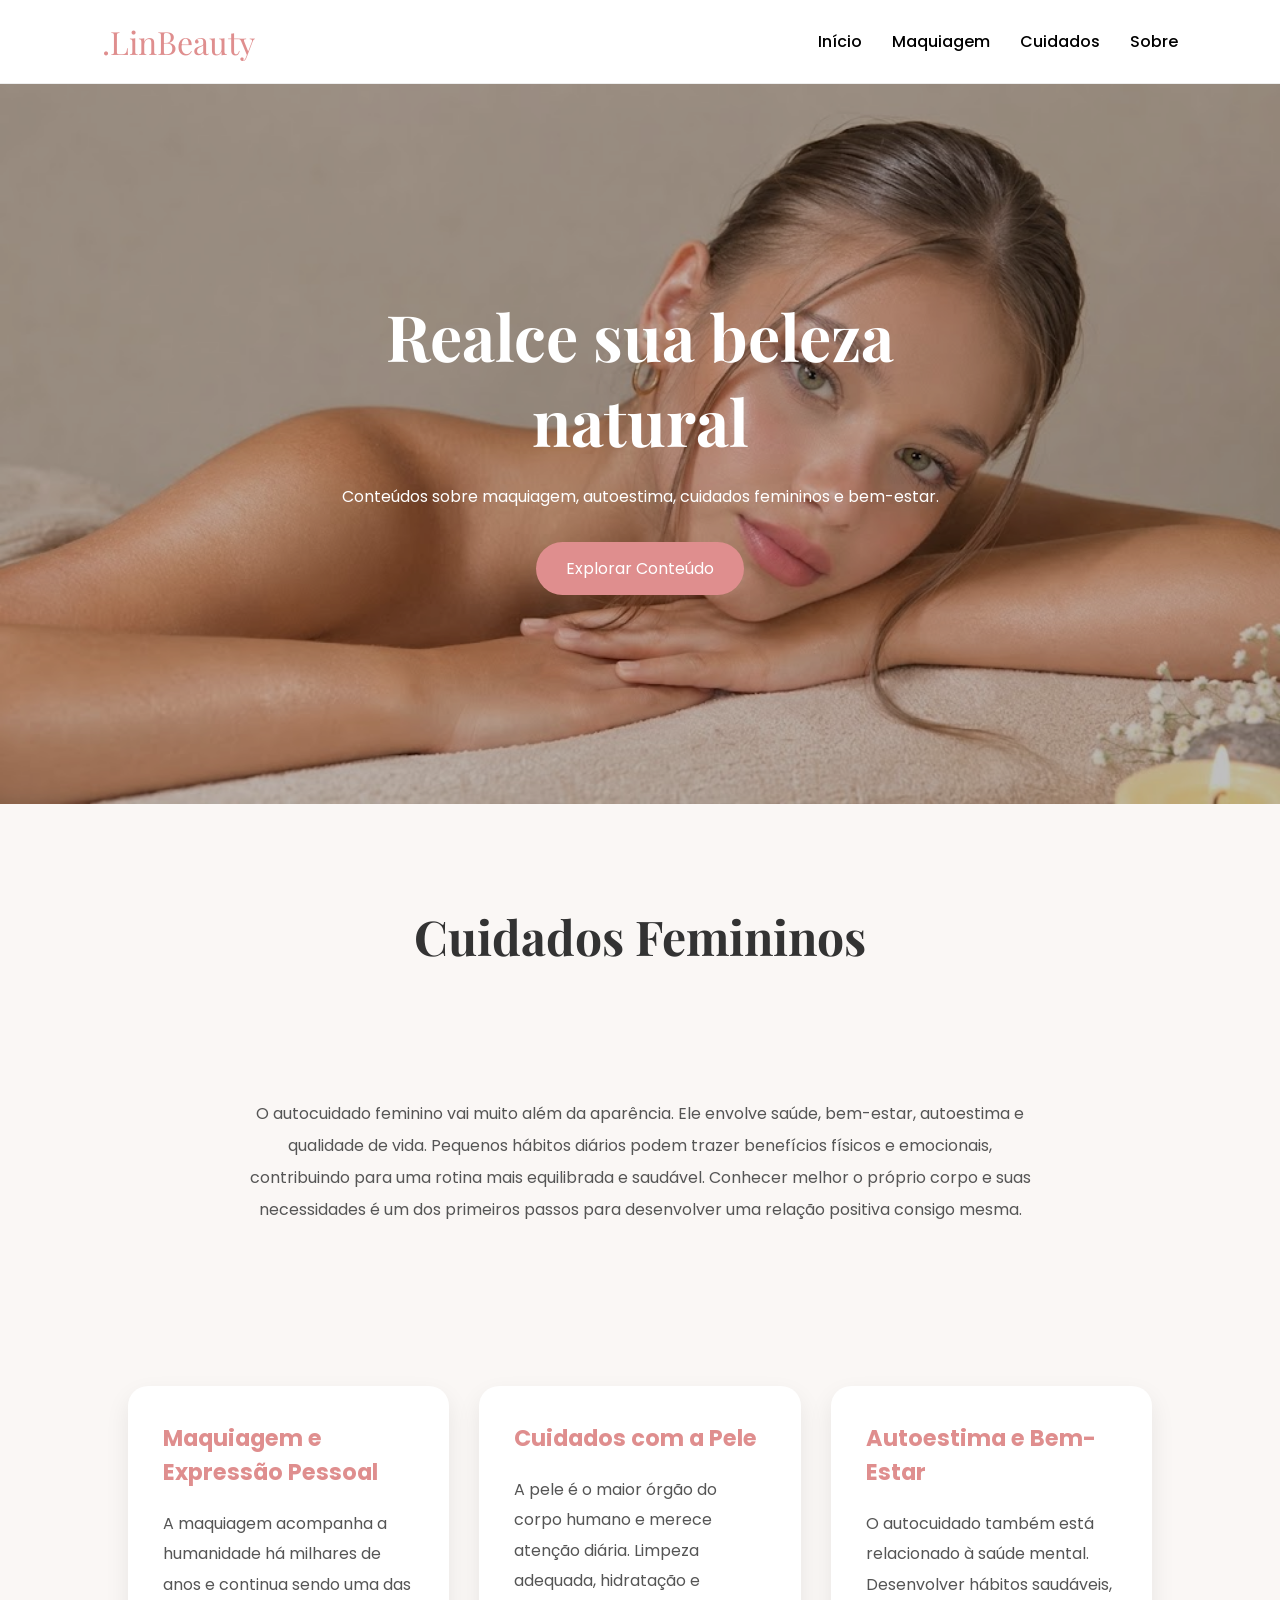
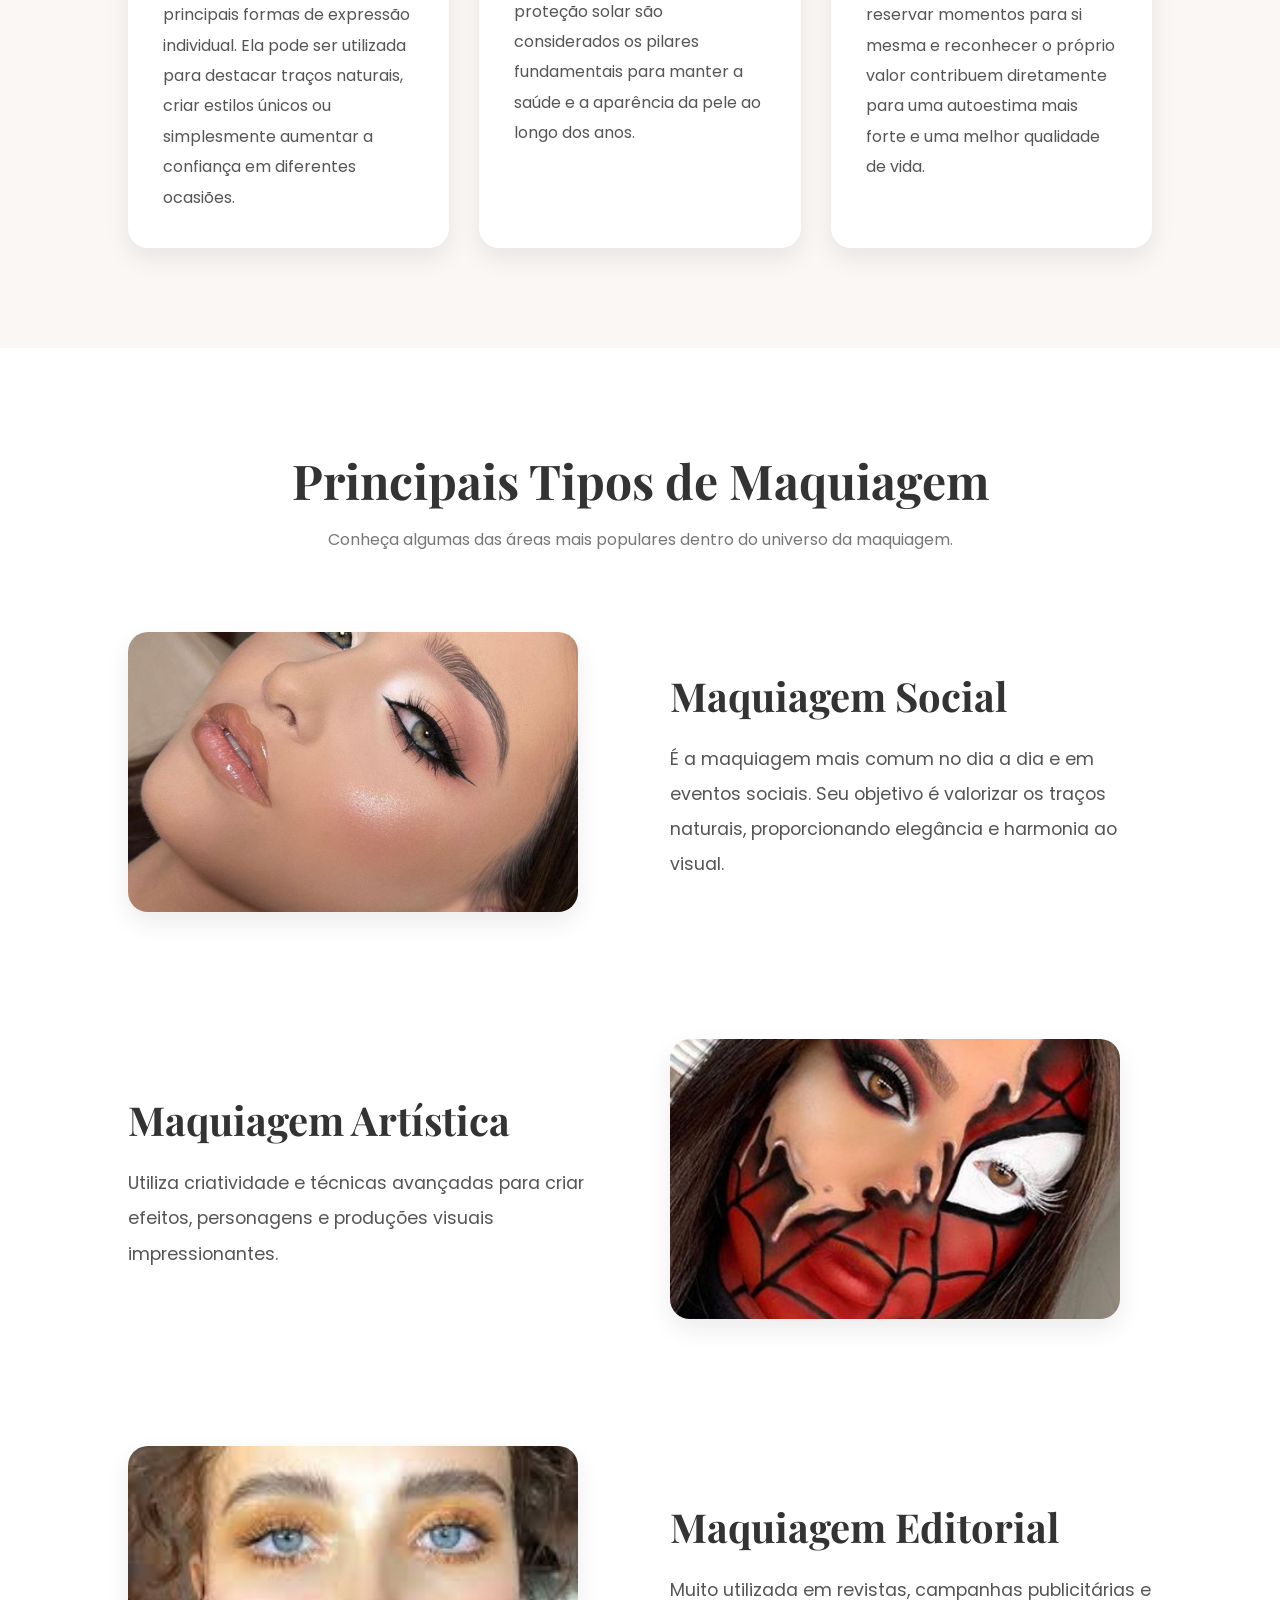
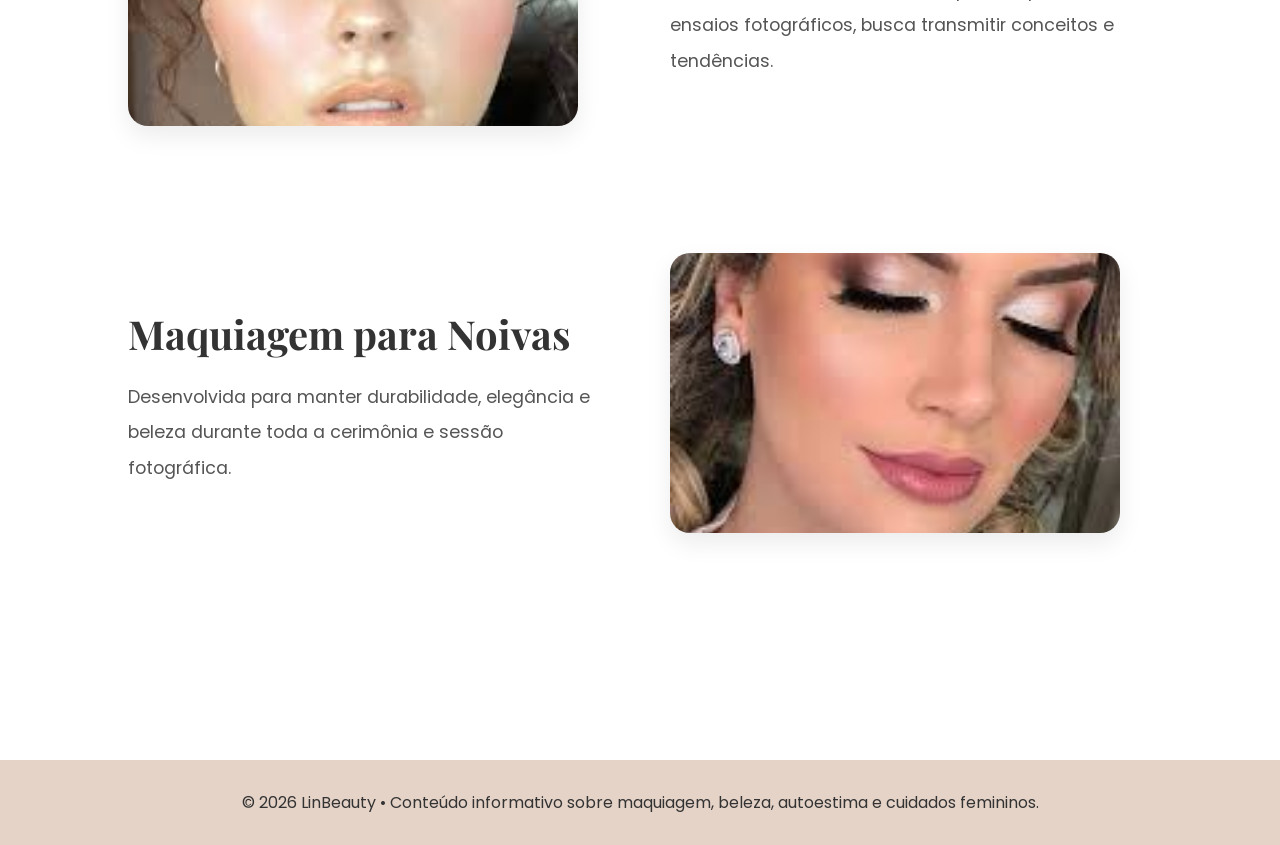
==== html/index.html @ 378d73f0 "Add files via upload" ====
<!DOCTYPE html>
<html lang="pt-BR">

<head>

    <meta charset="UTF-8">
    <meta name="viewport" content="width=device-width, initial-scale=1.0">

    <title>LinBeauty | Beleza, Maquiagem e Cuidados Femininos</title>

    <link rel="stylesheet" href="indexcss.css">

    <link href="https://fonts.googleapis.com/css2?family=Playfair+Display:wght@500;700&family=Poppins:wght@300;400;500;600&display=swap" rel="stylesheet">

</head>

<body>

<header>

    <div class="logo">.LinBeauty</div>

    <nav>
        <a href="index.html">Início</a>
        <a href="#maquiagem">Maquiagem</a>
        <a href="#skincare">Cuidados</a>
        <a href="../html/sobre.html">Sobre</a>
    </nav>
</header>

<!-- SLIDER -->

<section class="banner-slider">

    <div class="slide active">

        <img src="../banners/banner1.jpeg" alt="Beleza Natural">

        <div class="slide-content">

            <h1>Realce sua beleza natural</h1>

            <p>
                Conteúdos sobre maquiagem, autoestima,
                cuidados femininos e bem-estar.
            </p>

            <a href="#maquiagem" class="btn">
                Explorar Conteúdo
            </a>

        </div>

    </div>

    <div class="slide">

        <img src="../banners/banner2.jpeg" alt="Skin Care">

        <div class="slide-content">

            <h1>Cuidados que transformam</h1>

            <p>
                Descubra hábitos que ajudam a manter
                sua pele saudável e radiante.
            </p>

            <a href="#skincare" class="btn">
                Ler Mais
            </a>

        </div>

    </div>

</section>

<!-- INTRODUÇÃO -->

<section id="skincare" class="cuidados-femininos reveal">

    <h2>Cuidados Femininos</h2>

    <p class="introducao">
        O autocuidado feminino vai muito além da aparência. Ele envolve saúde,
        bem-estar, autoestima e qualidade de vida. Pequenos hábitos diários podem
        trazer benefícios físicos e emocionais, contribuindo para uma rotina mais
        equilibrada e saudável. Conhecer melhor o próprio corpo e suas necessidades
        é um dos primeiros passos para desenvolver uma relação positiva consigo mesma.
    </p>

    <div class="cards-cuidados">

        <div class="card-cuidado reveal">

            <h3>Maquiagem e Expressão Pessoal</h3>

            <p>
                A maquiagem acompanha a humanidade há milhares de anos e continua
                sendo uma das principais formas de expressão individual. Ela pode
                ser utilizada para destacar traços naturais, criar estilos únicos
                ou simplesmente aumentar a confiança em diferentes ocasiões.
            </p>

        </div>

        <div class="card-cuidado reveal">

            <h3>Cuidados com a Pele</h3>

            <p>
                A pele é o maior órgão do corpo humano e merece atenção diária.
                Limpeza adequada, hidratação e proteção solar são considerados
                os pilares fundamentais para manter a saúde e a aparência da pele
                ao longo dos anos.
            </p>

        </div>

        <div class="card-cuidado reveal">

            <h3>Autoestima e Bem-Estar</h3>

            <p>
                O autocuidado também está relacionado à saúde mental. Desenvolver
                hábitos saudáveis, reservar momentos para si mesma e reconhecer
                o próprio valor contribuem diretamente para uma autoestima mais
                forte e uma melhor qualidade de vida.
            </p>

        </div>

    </div>

</section>

<section id="maquiagem" class="tipos-maquiagem">

    <h2>Principais Tipos de Maquiagem</h2>

    <p class="subtitulo">
        Conheça algumas das áreas mais populares dentro do universo da maquiagem.
    </p>

    <div class="tipo reveal">

        <div class="tipo-imagem">
            <img src="../html/maksocial.jpg" alt="Maquiagem Social">
        </div>

        <div class="tipo-texto">

            <h3>Maquiagem Social</h3>

            <p>
                É a maquiagem mais comum no dia a dia e em eventos sociais.
                Seu objetivo é valorizar os traços naturais, proporcionando
                elegância e harmonia ao visual.
            </p>

        </div>

    </div>

    <div class="tipo reverso reveal">

        <div class="tipo-imagem">
            <img src="../html/makartistica.jpg" alt="Maquiagem Artística">
        </div>

        <div class="tipo-texto">

            <h3>Maquiagem Artística</h3>

            <p>
                Utiliza criatividade e técnicas avançadas para criar efeitos,
                personagens e produções visuais impressionantes.
            </p>

        </div>

    </div>

    <div class="tipo reveal">

        <div class="tipo-imagem">
            <img src="../html/makeditoral.jpg" alt="Maquiagem Editorial">
        </div>

        <div class="tipo-texto">

            <h3>Maquiagem Editorial</h3>

            <p>
                Muito utilizada em revistas, campanhas publicitárias e ensaios
                fotográficos, busca transmitir conceitos e tendências.
            </p>

        </div>

    </div>

    <div class="tipo reverso reveal">

        <div class="tipo-imagem">
            <img src="../html/noiva2.jpg" alt="Maquiagem para Noivas">
        </div>

        <div class="tipo-texto">

            <h3>Maquiagem para Noivas</h3>

            <p>
                Desenvolvida para manter durabilidade, elegância e beleza durante
                toda a cerimônia e sessão fotográfica.
            </p>

        </div>

    </div>

</section>


<!-- MAQUIAGEM -->
<footer>

    <p>
        © 2026 LinBeauty • Conteúdo informativo sobre maquiagem,
        beleza, autoestima e cuidados femininos.
    </p>

</footer>


<script>

const slides = document.querySelectorAll('.slide');

let current = 0;

function showSlide(index){

    slides.forEach(slide=>{
        slide.classList.remove('active');
    });

    slides[index].classList.add('active');
}

setInterval(()=>{

    current++;

    if(current >= slides.length){
        current = 0;
    }

    showSlide(current);

},5000);


/* VER MAIS */

const botoes = document.querySelectorAll('.btn-vermais');

botoes.forEach(botao=>{

    botao.addEventListener('click',()=>{

        const conteudo = botao.previousElementSibling;

        conteudo.classList.toggle('ativo');

        if(conteudo.classList.contains('ativo')){
            botao.textContent = "Ver menos";
        }
        else{
            botao.textContent = "Ver mais";
        }

    });

});

/* ANIMAÇÃO AO ROLAR */

const reveals = document.querySelectorAll('.reveal');

function revealElements(){

    reveals.forEach(element=>{

        const windowHeight = window.innerHeight;
        const elementTop = element.getBoundingClientRect().top;

        if(elementTop < windowHeight - 100){
            element.classList.add('active');
        }

    });

}

window.addEventListener('scroll', revealElements);

revealElements();

</script>

</body>
</html>
---- html/indexcss.css ----
*{
    margin:0;
    padding:0;
    box-sizing:border-box;
}

body{
    font-family:'Poppins',sans-serif;
    background:#FFFFFF;
    color:#333333;
}

header{
    display:flex;
    justify-content:space-between;
    align-items:center;
    padding:20px 8%;
    background:#FFFFFF;

    position:sticky;
    top:0;

    border-bottom:1px solid #eee;

    z-index:9999;
}

.logo{
    font-size:2rem;
    font-family:'Playfair Display',serif;
    color:#DF8E8E;
}

nav{
    display:flex;
    gap:30px;
}

nav a{
    text-decoration:none;
    color:#000000;
    font-weight:500;
    transition:.3s;
}

nav a:hover{
    color:#DF8E8E;
}

.hero{
    min-height:80vh;

    background:
        linear-gradient(
            rgba(0,0,0,0.25),
            rgba(0,0,0,0.25)
        ),
        url("../banners/banner1.jpeg");

    background-size: cover;
    background-position: center;
    background-repeat: no-repeat;

    display:flex;
    justify-content:center;
    align-items:center;
    text-align:center;

    padding:40px;
}

.hero-content{
    max-width:700px;
}

.hero h1{
    color: #ffe6e6;
    font-size:4rem;
    margin-bottom:20px;
    font-family:'Playfair Display',serif;
}

.hero p{
    margin-bottom:30px;
    line-height:1.8;
    color: #ffe8e8;
}

.btn{
    display:inline-block;
    text-decoration:none;
    background:#DF8E8E;
    color:white;
    padding:14px 30px;
    border-radius:30px;
}

.sobre{
    padding:80px 10%;
    text-align:center;
}

.sobre h2{
    margin-bottom:20px;
    font-family:'Playfair Display',serif;
}

.destaques,
.servicos-grid{
    padding:80px 10%;
    display:grid;
    grid-template-columns:repeat(auto-fit,minmax(250px,1fr));
    gap:25px;
}

.card{
    background:#FFFFFF;
    padding:30px;
    border-radius:15px;
    box-shadow:0 5px 20px rgba(0,0,0,.08);
    transition:.3s;
}

.card:hover{
    transform:translateY(-8px);
}

.page-title{
    padding:80px 10%;
    text-align:center;
    background:#E5D3C8;
}

.page-title h1{
    font-family:'Playfair Display',serif;
    font-size:3rem;
}

.galeria{
    padding:80px 10%;
    display:grid;
    grid-template-columns:repeat(auto-fit,minmax(300px,1fr));
    gap:20px;
}

.galeria img{
    width:100%;
    height:350px;
    object-fit:cover;
    border-radius:15px;
}

footer{
    text-align:center;
    padding:30px;
    background:#E5D3C8;
}

@media(max-width:768px){

    header{
        flex-direction:column;
        gap:15px;
    }

    .hero h1{
        font-size:2.5rem;
    }

    nav{
        flex-wrap:wrap;
        justify-content:center;
    }
}

.universo{
padding:100px 10%;
text-align:center;
}

.universo h2{
font-family:'Playfair Display',serif;
font-size:2.8rem;
margin-bottom:15px;
}

.subtitulo{
color:#777;
margin-bottom:50px;
}

.universo-grid{
display:grid;
grid-template-columns:repeat(auto-fit,minmax(250px,1fr));
gap:25px;
}

.galeria-preview{
padding:100px 10%;
text-align:center;
background:#faf7f5;
}

.galeria-preview h2{
font-family:'Playfair Display',serif;
font-size:2.8rem;
margin-bottom:15px;
}

.galeria-grid{
display:grid;
grid-template-columns:repeat(3,1fr);
gap:25px;
margin:50px 0;
}

.galeria-grid img{
width:100%;
height:350px;
object-fit:cover;
border-radius:20px;
transition:.4s;
box-shadow:0 10px 25px rgba(0,0,0,.08);
}

.galeria-grid img:hover{
transform:scale(1.03);
}

@media(max-width:768px){


.galeria-grid{
    grid-template-columns:1fr;
}

.galeria-grid img{
    height:280px;
}

}

.banner-slider{
    position:relative;
    height:80vh;
    overflow:hidden;
}

.slide{
    position:absolute;
    width:100%;
    height:100%;
    opacity:0;
    transition:opacity .8s ease;
}

.slide.active{
    opacity:1;
}

.slide img{
    width:100%;
    height:100%;
    object-fit:cover;
}

.slide::after{
    content:'';
    position:absolute;
    inset:0;
    background:rgba(0,0,0,.25);
}

.slide-content{
    position:absolute;
    top:50%;
    left:50%;
    transform:translate(-50%,-50%);
    text-align:center;
    color:white;
    z-index:2;
    width:90%;
    max-width:700px;
}

.slide-content h1{
    font-family:'Playfair Display',serif;
    font-size:4rem;
    margin-bottom:20px;
}

.slide-content p{
    margin-bottom:30px;
    line-height:1.8;
}

.prev,
.next{
    position:absolute;
    top:50%;
    transform:translateY(-50%);
    width:55px;
    height:55px;
    border:none;
    border-radius:50%;
    background:rgba(255,255,255,.25);
    color:white;
    font-size:2rem;
    cursor:pointer;
    z-index:10;
    transition:.3s;
}

.prev:hover,
.next:hover{
    background:rgba(255,255,255,.45);
}

.prev{
    left:20px;
}

.next{
    right:20px;
}

@media(max-width:768px){

    .banner-slider{
        height:60vh;
    }

    .slide-content h1{
        font-size:2.5rem;
    }

}

.experiencia{
    padding:100px 10%;
}

.bloco{
    display:flex;
    align-items:center;
    gap:60px;
    margin-bottom:120px;
}

.bloco.reverso{
    flex-direction:row-reverse;
}

.texto{
    flex:1;
}

.texto h2{
    font-family:'Playfair Display',serif;
    font-size:3rem;
    margin-bottom:25px;
    color:#333;
}

.texto p{
    line-height:2;
    color:#555;
    font-size:1.1rem;
}

.imagem{
    flex:1;
}

.imagem img{
    width:100%;
    height:500px;
    object-fit:cover;
    border-radius:25px;
    box-shadow:0 15px 40px rgba(0,0,0,.12);
}

@media(max-width:768px){

    .bloco,
    .bloco.reverso{
        flex-direction:column;
    }

    .texto h2{
        font-size:2.2rem;
        text-align:center;
    }

    .texto{
        text-align:center;
    }

    .imagem img{
        height:350px;
    }
}

/* INTRODUÇÃO */

.introducao{
    padding:100px 10%;
    text-align:center;
    max-width:1000px;
    margin:auto;
}

.introducao h2{
    font-family:'Playfair Display',serif;
    font-size:3rem;
    margin-bottom:25px;
    color:#333;
}

.introducao p{
    line-height:2;
    color:#666;
    font-size:1.1rem;
}


/* ARTIGOS */

.artigo{
    max-width:1000px;
    margin:40px auto;
    padding:40px;
    background:#fff;
    border-radius:20px;
    box-shadow:0 8px 25px rgba(0,0,0,.08);
}

.artigo h2{
    font-family:'Playfair Display',serif;
    margin-bottom:20px;
    color:#333;
}

.artigo p{
    line-height:2;
    color:#555;
}

.conteudo-extra{
    max-height:0;
    overflow:hidden;
    transition:.5s;
}

.conteudo-extra.ativo{
    max-height:1000px;
    margin-top:20px;
}

.btn-vermais{
    margin-top:25px;
    border:none;
    background:#DF8E8E;
    color:white;
    padding:12px 25px;
    border-radius:30px;
    cursor:pointer;
    transition:.3s;
}

.btn-vermais:hover{
    opacity:.9;
}


/* GALERIA */

.galeria-preview{
    padding:100px 10%;
    text-align:center;
    background:#faf7f5;
}

.galeria-preview h2{
    font-family:'Playfair Display',serif;
    font-size:2.8rem;
    margin-bottom:15px;
}

.galeria-grid{
    display:grid;
    grid-template-columns:repeat(3,1fr);
    gap:25px;
    margin-top:50px;
}

.galeria-grid img{
    width:100%;
    height:350px;
    object-fit:cover;
    border-radius:20px;
    transition:.4s;
    box-shadow:0 10px 25px rgba(0,0,0,.08);
}

.galeria-grid img:hover{
    transform:scale(1.03);
}

.conteudo-informativo{
    padding:100px 10%;
}

.info-bloco{
    display:flex;
    align-items:center;
    gap:60px;
    margin-bottom:120px;
}

.info-bloco.reverso{
    flex-direction:row-reverse;
}

.info-imagem{
    flex:1;
}

.info-imagem img{
    width:100%;
    height:500px;
    object-fit:cover;
    border-radius:25px;
    box-shadow:0 15px 40px rgba(0,0,0,.12);
}

.info-texto{
    flex:1;
}

.info-texto h2{
    font-family:'Playfair Display',serif;
    font-size:2.8rem;
    margin-bottom:20px;
}

.info-texto p{
    line-height:2;
    color:#555;
}

@media(max-width:768px){

    .info-bloco,
    .info-bloco.reverso{
        flex-direction:column;
    }

    .info-texto{
        text-align:center;
    }

    .info-imagem img{
        height:350px;
    }

}

.mundo-maquiagem{
    max-width:1000px;
    margin:100px auto;
    padding:60px;
    background:#faf7f5;
    border-radius:25px;
    text-align:center;
}

.mundo-maquiagem h2{
    font-family:'Playfair Display',serif;
    font-size:3rem;
    margin-bottom:30px;
    color:#333;
}

.mundo-maquiagem p{
    line-height:2;
    color:#555;
    margin-bottom:20px;
}

html{
    scroll-behavior:smooth;
}

.reveal{
    opacity:0;
    transform:translateY(60px);
    transition:all 1s ease;
}

.reveal.active{
    opacity:1;
    transform:translateY(0);
}

.tipos-maquiagem{
    padding:100px 10%;
}

.tipos-maquiagem h2{
    font-family:'Playfair Display',serif;
    font-size:3rem;
    text-align:center;
    margin-bottom:15px;
}

.tipos-maquiagem .subtitulo{
    text-align:center;
    color:#777;
    margin-bottom:80px;
}

.tipo{
    display:flex;
    align-items:center;
    gap:60px;
    margin-bottom:120px;
}

.tipo.reverso{
    flex-direction:row-reverse;
}

.tipo-imagem{
    flex:1;
}

.tipo-imagem img{
    width:100%;
    max-width:450px;
    height:280px;
    object-fit:cover;
    border-radius:20px;
    box-shadow:0 10px 25px rgba(0,0,0,.08);
}

.tipo-texto{
    flex:1;
}

.tipo-texto h3{
    font-family:'Playfair Display',serif;
    font-size:2.5rem;
    margin-bottom:20px;
}

.tipo-texto p{
    font-size:1.1rem;
    line-height:2;
    color:#555;
}

.cuidados-femininos{
    padding:100px 10%;
    background:#faf7f5;
}

.cuidados-femininos h2{
    text-align:center;
    font-size:3rem;
    margin-bottom:30px;
    font-family:'Playfair Display',serif;
}

.introducao{
    max-width:1000px;
    margin:0 auto 60px;
    text-align:center;
    line-height:2;
    color:#555;
}

.cards-cuidados{
    display:grid;
    grid-template-columns:repeat(auto-fit,minmax(300px,1fr));
    gap:30px;
}

.card-cuidado{
    background:#fff;
    padding:35px;
    border-radius:20px;
    box-shadow:0 10px 25px rgba(0,0,0,.08);
    transition:.3s;
}

.card-cuidado:hover{
    transform:translateY(-8px);
}

.card-cuidado h3{
    margin-bottom:20px;
    color:#DF8E8E;
    font-size:1.4rem;
}

.card-cuidado p{
    line-height:1.9;
    color:#555;
}

@media(max-width:768px){

    .cuidados-femininos h2{
        font-size:2.2rem;
    }

    .introducao{
        text-align:left;
    }

}

.logo{
    position:relative;
    z-index:10000;
}
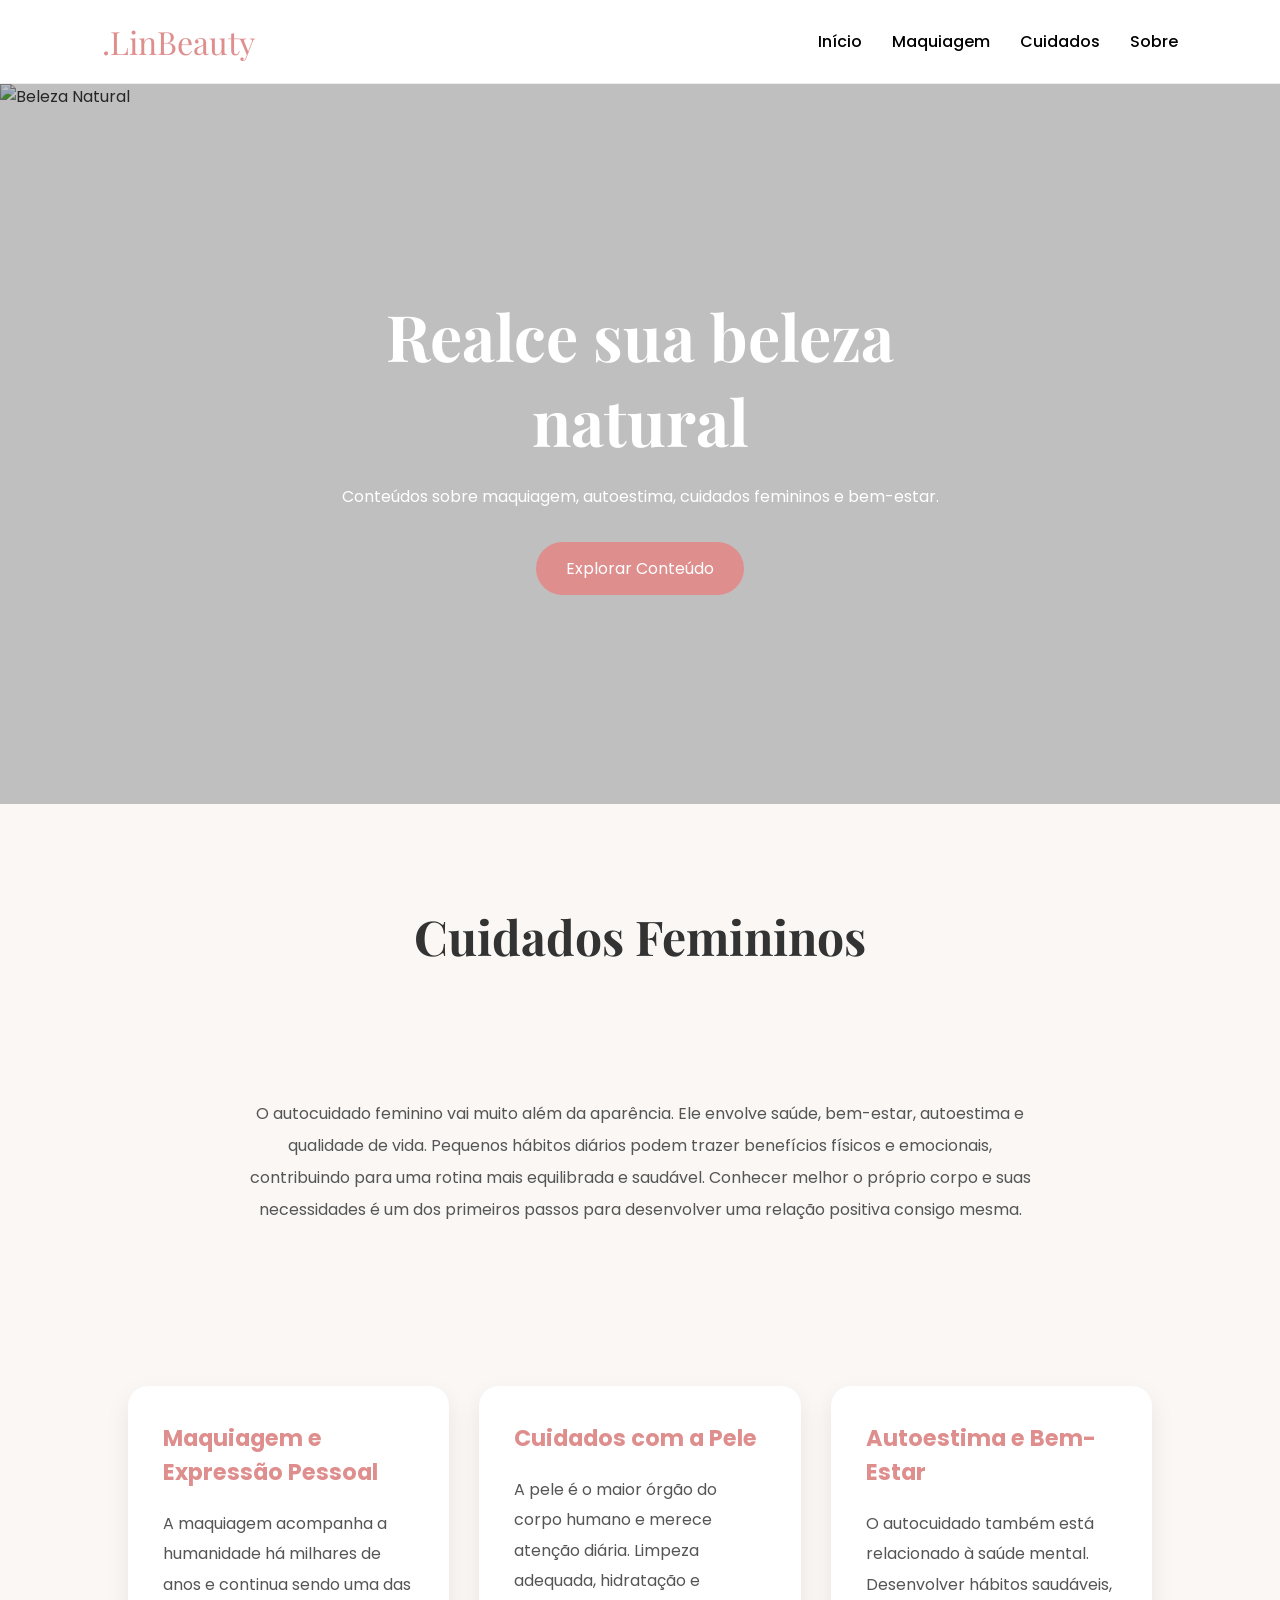
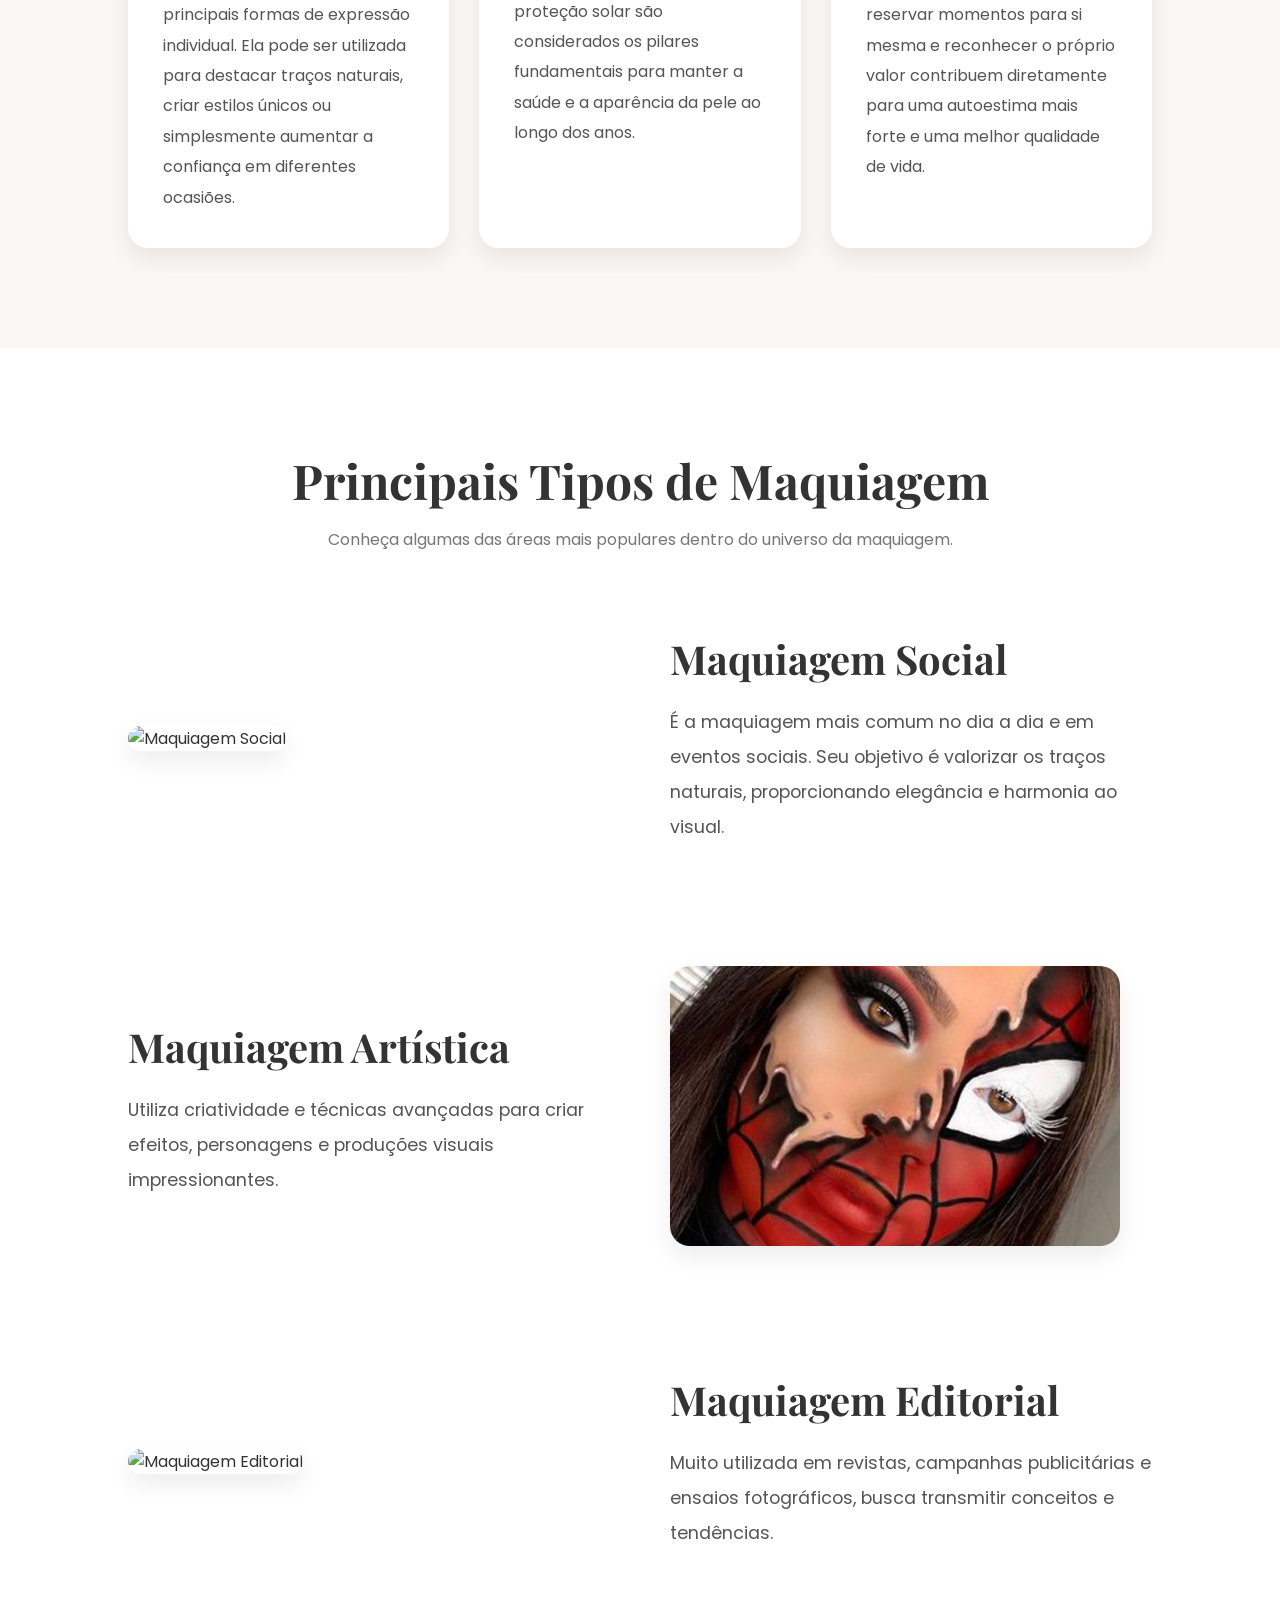
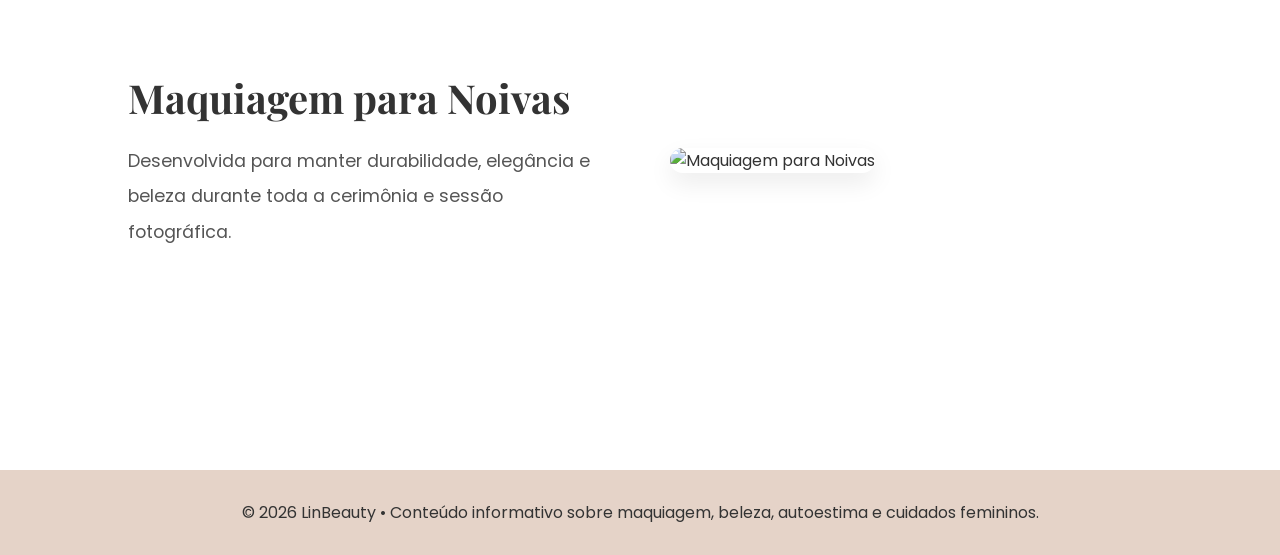
==== commit 993a26cf: "Update index.html" ====
--- a/html/index.html
+++ b/html/index.html
@@ -34,7 +34,7 @@
 
     <div class="slide active">
 
-        <img src="../banners/banner1.jpeg" alt="Beleza Natural">
+        <img src="./banners/banner1.jpeg" alt="Beleza Natural">
 
         <div class="slide-content">
 
@@ -55,7 +55,7 @@
 
     <div class="slide">
 
-        <img src="../banners/banner2.jpeg" alt="Skin Care">
+        <img src="./banners/banner2.jpeg" alt="Skin Care">
 
         <div class="slide-content">
 
@@ -146,7 +146,7 @@
     <div class="tipo reveal">
 
         <div class="tipo-imagem">
-            <img src="../html/maksocial.jpg" alt="Maquiagem Social">
+            <img src="./html/maksocial.jpg" alt="Maquiagem Social">
         </div>
 
         <div class="tipo-texto">
@@ -185,7 +185,7 @@
     <div class="tipo reveal">
 
         <div class="tipo-imagem">
-            <img src="../html/makeditoral.jpg" alt="Maquiagem Editorial">
+            <img src="./html/makeditoral.jpg" alt="Maquiagem Editorial">
         </div>
 
         <div class="tipo-texto">
@@ -204,7 +204,7 @@
     <div class="tipo reverso reveal">
 
         <div class="tipo-imagem">
-            <img src="../html/noiva2.jpg" alt="Maquiagem para Noivas">
+            <img src="./html/noiva2.jpg" alt="Maquiagem para Noivas">
         </div>
 
         <div class="tipo-texto">
@@ -311,4 +311,4 @@
 </script>
 
 </body>
-</html>+</html>
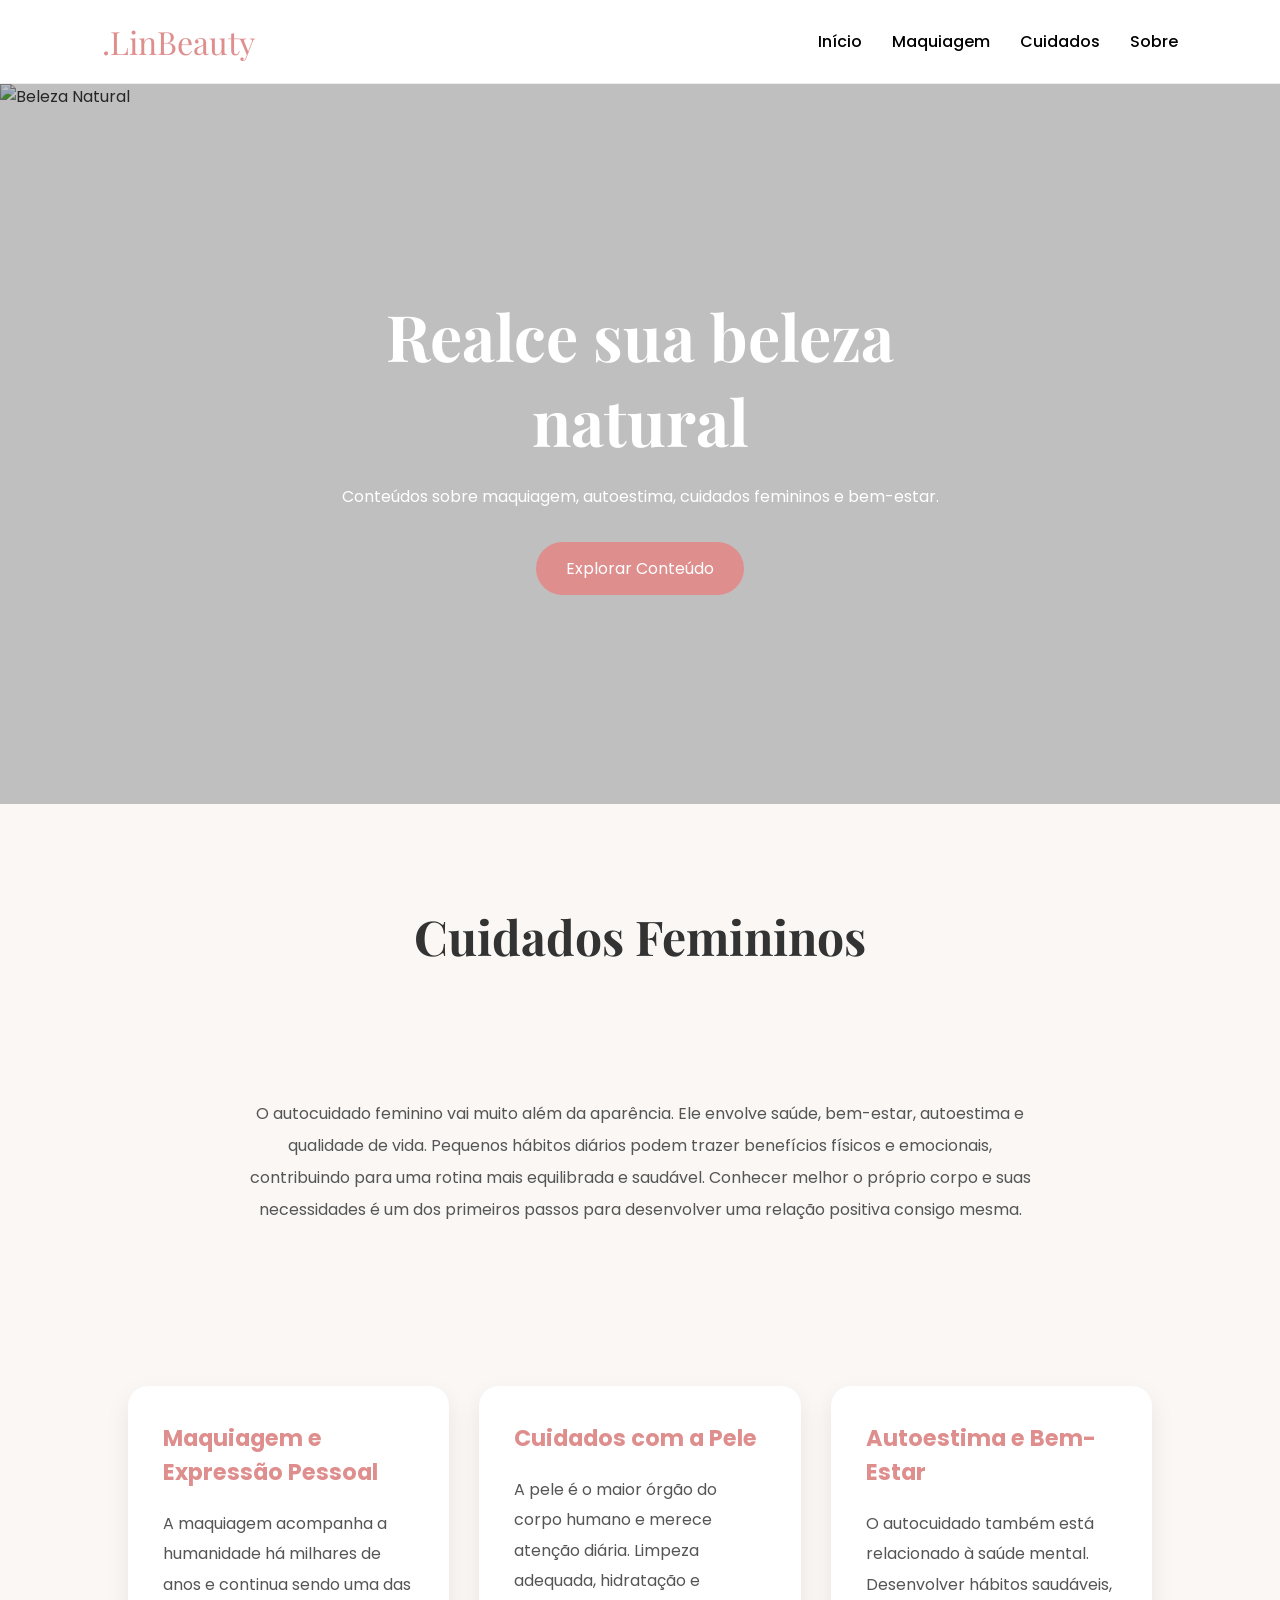
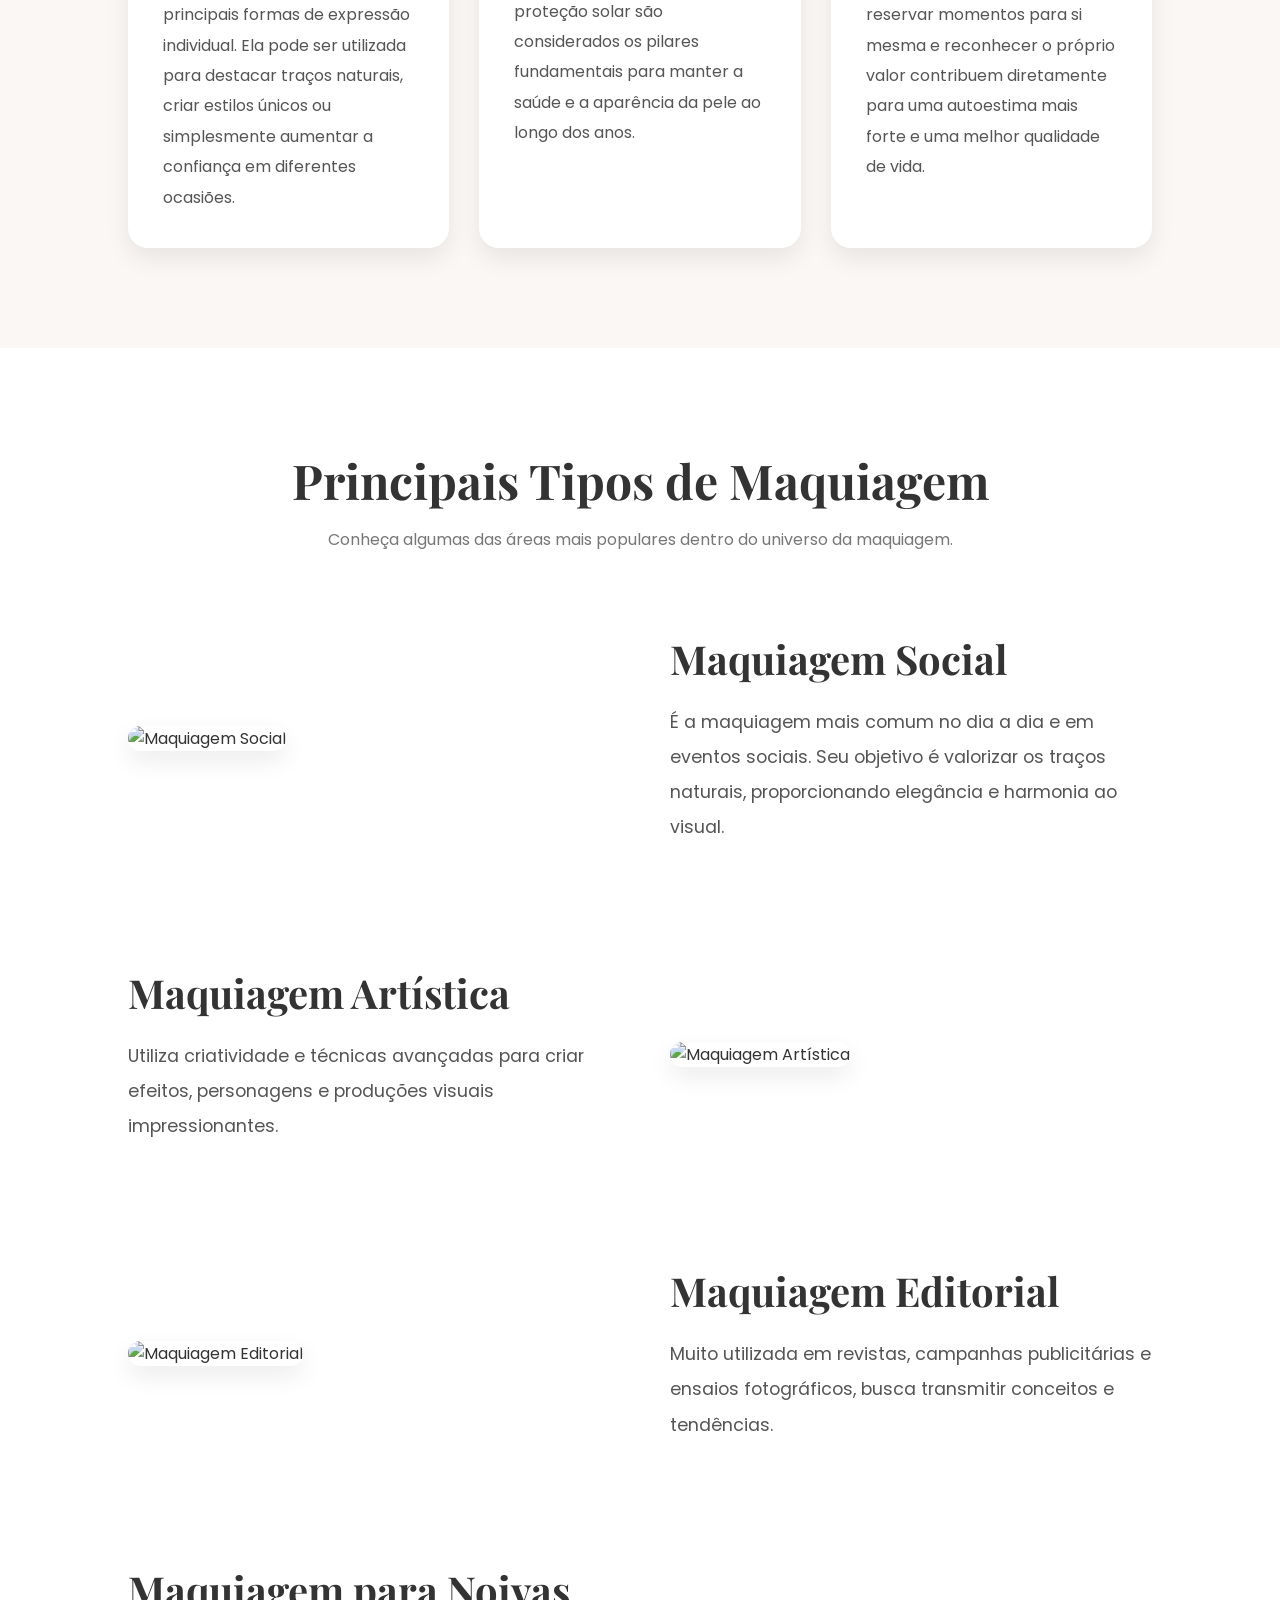
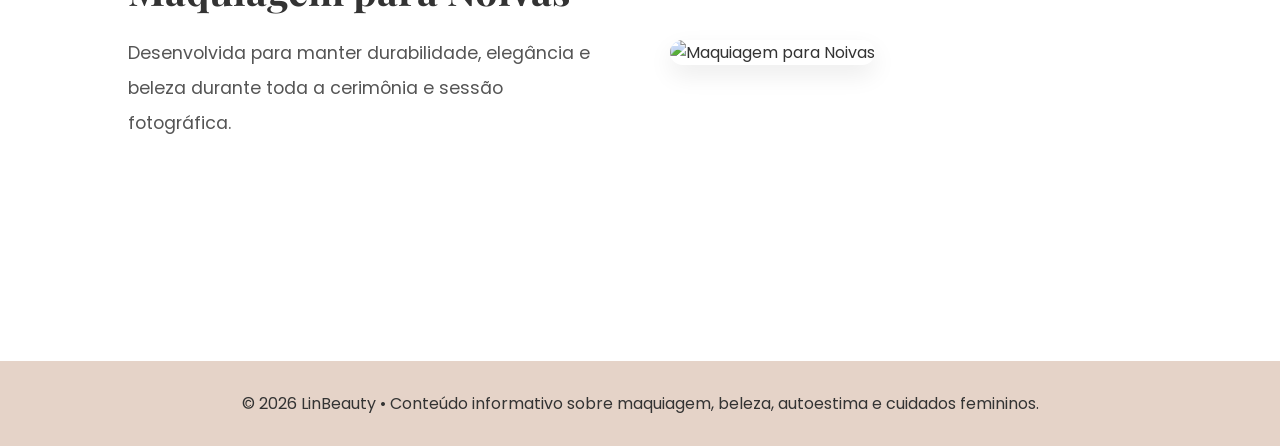
==== commit 603c87a7: "Update index.html" ====
--- a/html/index.html
+++ b/html/index.html
@@ -24,11 +24,9 @@
         <a href="index.html">Início</a>
         <a href="#maquiagem">Maquiagem</a>
         <a href="#skincare">Cuidados</a>
-        <a href="../html/sobre.html">Sobre</a>
+        <a href="./html/sobre.html">Sobre</a>
     </nav>
 </header>
-
-<!-- SLIDER -->
 
 <section class="banner-slider">
 
@@ -75,8 +73,6 @@
     </div>
 
 </section>
-
-<!-- INTRODUÇÃO -->
 
 <section id="skincare" class="cuidados-femininos reveal">
 
@@ -166,7 +162,7 @@
     <div class="tipo reverso reveal">
 
         <div class="tipo-imagem">
-            <img src="../html/makartistica.jpg" alt="Maquiagem Artística">
+            <img src="./html/makartistica.jpg" alt="Maquiagem Artística">
         </div>
 
         <div class="tipo-texto">
@@ -223,7 +219,6 @@
 </section>
 
 
-<!-- MAQUIAGEM -->
 <footer>
 
     <p>
